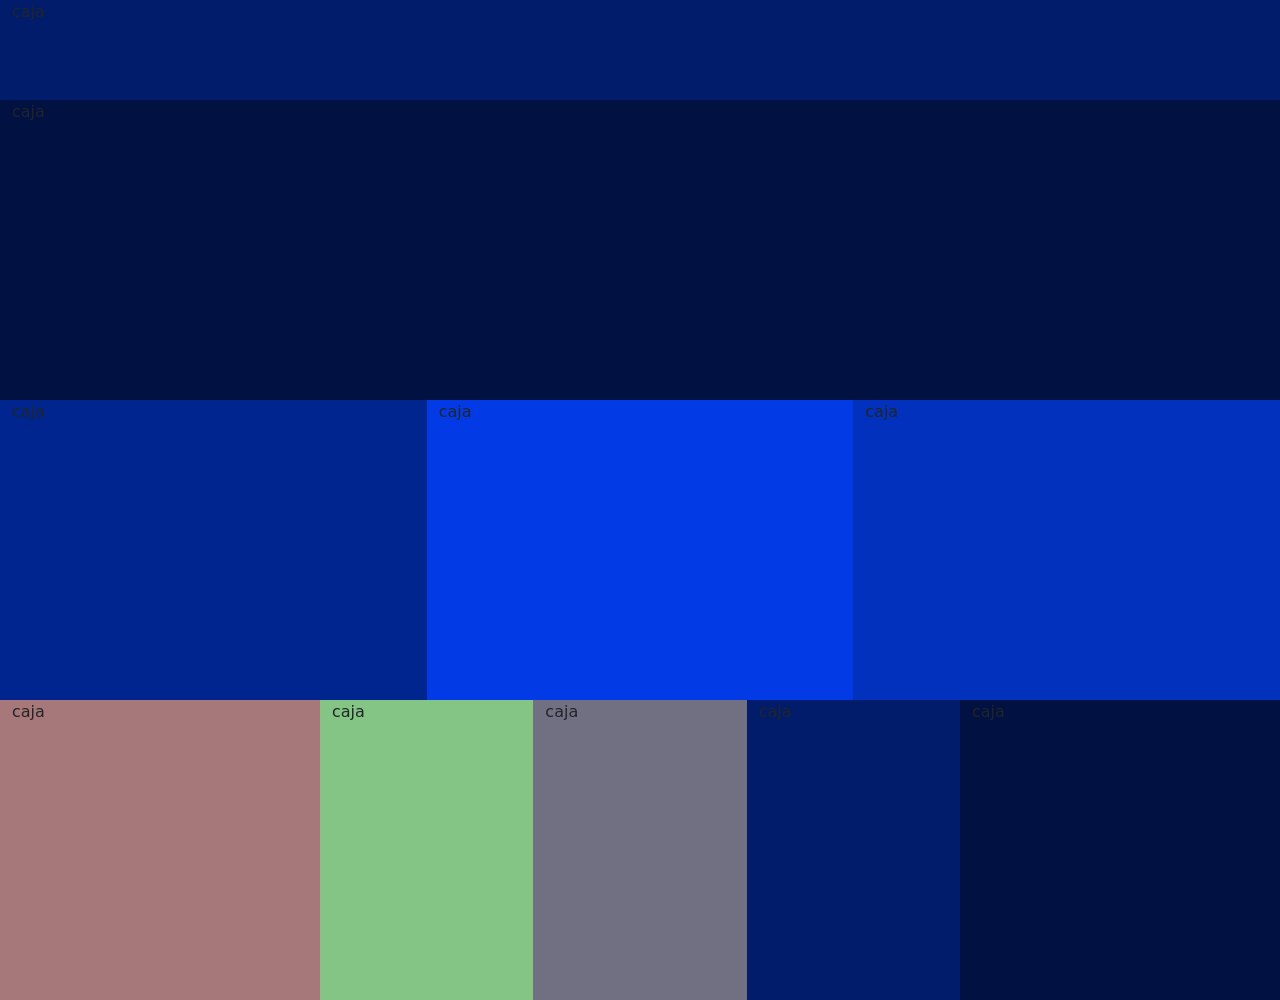
==== index.html @ 8a9f5c1b "Maqueta Bootstrap" ====
<!doctype html>
<html lang="es">

<head>
    <meta charset="utf-8">
    <meta name="viewport" content="width=device-width, initial-scale=1">
    <title>Mi primer maqueta</title>
    <link href="https://cdn.jsdelivr.net/npm/bootstrap@5.3.8/dist/css/bootstrap.min.css" rel="stylesheet"
        integrity="sha384-sRIl4kxILFvY47J16cr9ZwB07vP4J8+LH7qKQnuqkuIAvNWLzeN8tE5YBujZqJLB" crossorigin="anonymous">


    <style>
        .caja1 {
            height: 100px;
            background-color: #011C6B;
        }

        .caja2 {
            height: 300px;
            background-color: #011142;
        }

        .caja3 {
            height: 300px;
            background-color: #01258F;
        }

        .caja4 {
            height: 300px;
            background-color: #023BE6;
        }

        .caja5 {
            height: 300px;
            background-color: #0231BD;
        }

        .caja6 {
            height: 300px;
            background-color: #A67879;
        }

        .caja7 {
            height: 300px;
            background-color: #84C484;
        }

        .caja8 {
            height: 300px;
            background-color: #716F82;
        }

        .caja9 {
            height: 300px;
            background-color: #011C6B;
        }

        .caja10 {
            height: 300px;
            background-color: #011142;
        }
    </style>
</head>

<body>
    <div class="container-fluid">
        <div class="row">
            <div class="col-12 col-sm-12 col-md-12 col-lg-12 col-xl-12 col-xxl-12 caja1">caja</div>
            <div class="col-12 col-sm-12 col-md-10 col-lg-10 col-xl-12 col-xxl-12 caja2">caja</div>
            <div class="col-6 col-sm-6 col-md-2 col-lg-2 col-xl-4 col-xxl-4 caja3">caja</div>
            <div class="col-6 col-sm-6 col-md-2 col-lg-2 col-xl-4 col-xxl-4 caja4">caja</div>
            <div class="col-6 col-sm-6 col-md-10 col-lg-10 col-xl-4 col-xxl-4 caja5">caja</div>
            <div class="col-6 col-sm-6 col-md-12 col-lg-12 col-xl-3 col-xxl-3 caja6">caja</div>
            <div class="col-12 col-sm-12 col-md-4 col-lg-4 col-xl-2 col-xxl-2 caja7">caja</div>
            <div class="col-12 col-sm-12 col-md-4 col-lg-4 col-xl-2 col-xxl-2 caja8">caja</div>
            <div class="col-12 col-sm-12 col-md-4 col-lg-4 col-xl-2 col-xxl-2 caja9">caja</div>
            <div class="col-12 col-sm-12 col-md-12 col-lg-12 col-xl-3 col-xxl-3 caja10">caja</div>

        </div>
    </div>
</body>

</html>
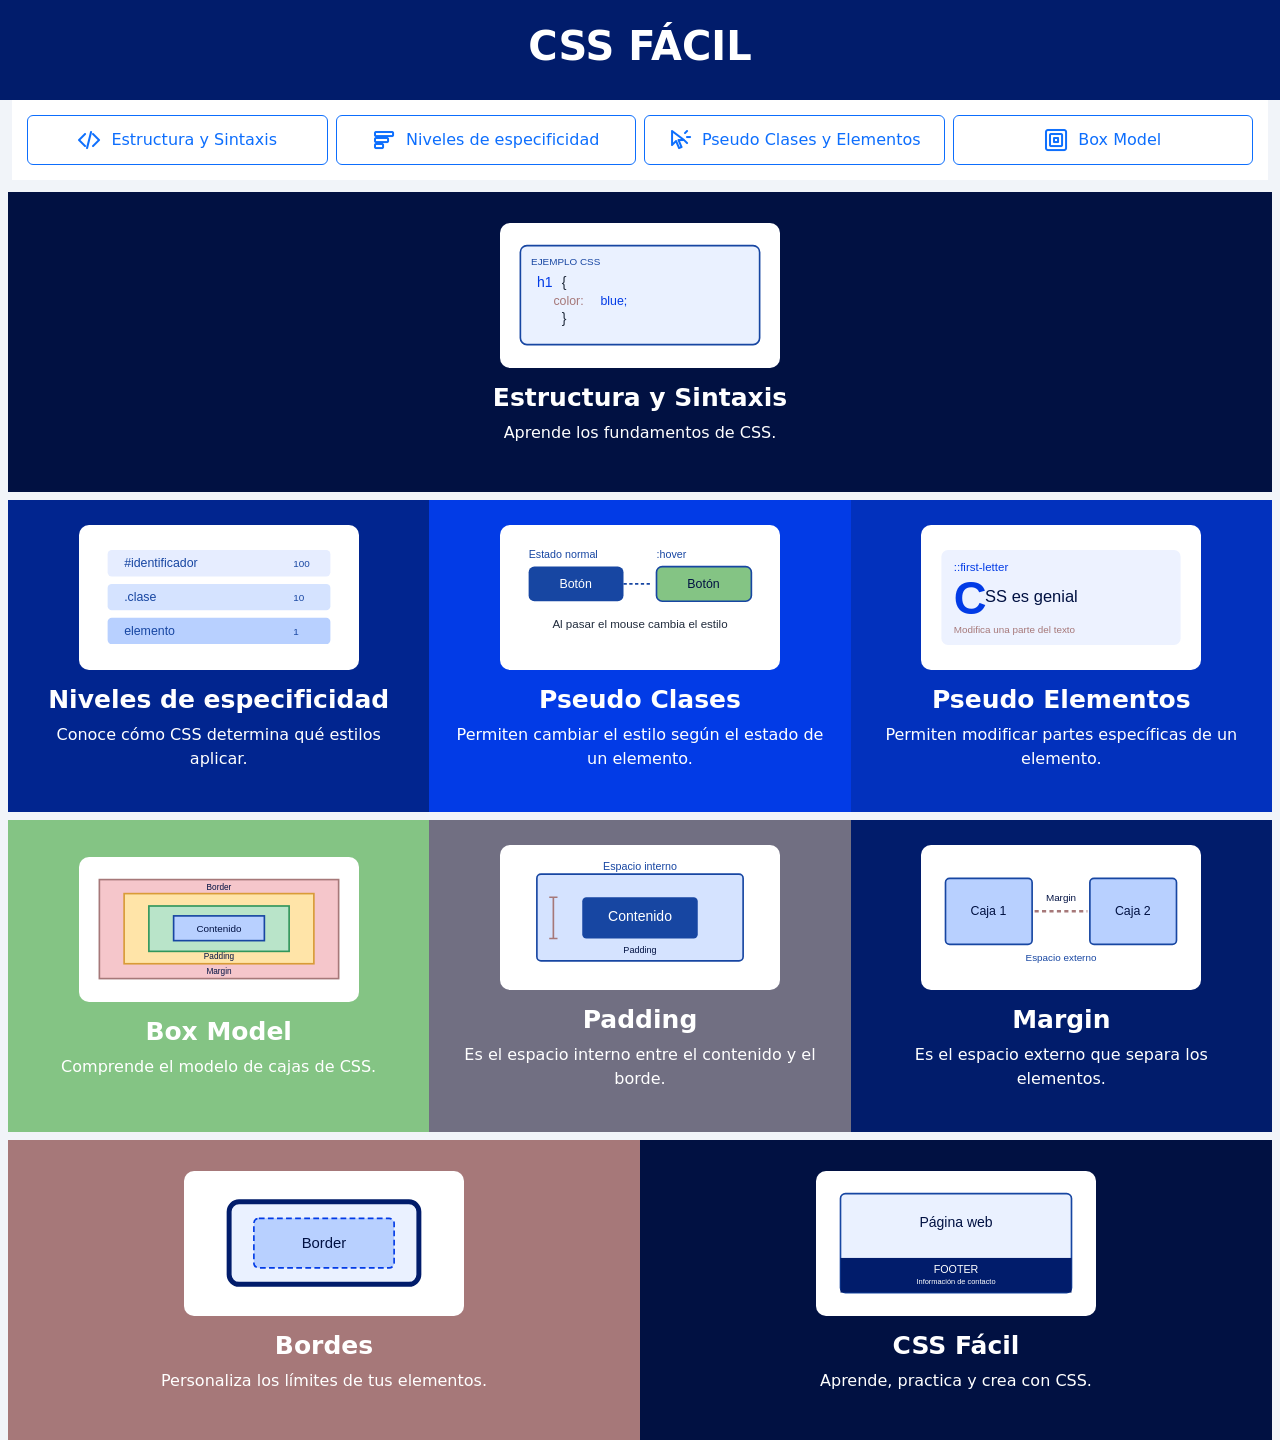
==== commit 7d69d460: "Agregar botones" ====
--- a/index.html
+++ b/index.html
@@ -4,80 +4,557 @@
 <head>
     <meta charset="utf-8">
     <meta name="viewport" content="width=device-width, initial-scale=1">
-    <title>Mi primer maqueta</title>
-    <link href="https://cdn.jsdelivr.net/npm/bootstrap@5.3.8/dist/css/bootstrap.min.css" rel="stylesheet"
-        integrity="sha384-sRIl4kxILFvY47J16cr9ZwB07vP4J8+LH7qKQnuqkuIAvNWLzeN8tE5YBujZqJLB" crossorigin="anonymous">
-
+    <title>CSS Fácil</title>
+
+    <link href="https://cdn.jsdelivr.net/npm/bootstrap@5.3.8/dist/css/bootstrap.min.css" rel="stylesheet">
 
     <style>
+        body {
+            background-color: #f1f4f9;
+        }
+
+        /* COLORES ORIGINALES */
         .caja1 {
-            height: 100px;
+            min-height: 100px;
             background-color: #011C6B;
+            color: white;
         }
 
         .caja2 {
-            height: 300px;
+            min-height: 300px;
             background-color: #011142;
         }
 
         .caja3 {
-            height: 300px;
+            min-height: 300px;
             background-color: #01258F;
         }
 
         .caja4 {
-            height: 300px;
+            min-height: 300px;
             background-color: #023BE6;
         }
 
         .caja5 {
-            height: 300px;
+            min-height: 300px;
             background-color: #0231BD;
         }
 
         .caja6 {
-            height: 300px;
+            min-height: 300px;
             background-color: #A67879;
         }
 
         .caja7 {
-            height: 300px;
+            min-height: 300px;
             background-color: #84C484;
         }
 
         .caja8 {
-            height: 300px;
+            min-height: 300px;
             background-color: #716F82;
         }
 
         .caja9 {
-            height: 300px;
+            min-height: 300px;
             background-color: #011C6B;
         }
 
         .caja10 {
-            height: 300px;
+            min-height: 150px;
             background-color: #011142;
+        }
+
+        /* MENÚ */
+        .menu {
+            background-color: white;
+            padding: 15px;
+        }
+
+        .menu .btn {
+            width: 100%;
+            min-height: 50px;
+            display: flex;
+            align-items: center;
+            justify-content: center;
+        }
+
+        /* ICONOS DE LOS BOTONES */
+        .icono-btn {
+            width: 24px;
+            height: 24px;
+            margin-right: 10px;
+        }
+
+        /* El icono se vuelve blanco al pasar el mouse */
+        .btn:hover .icono-btn {
+            filter: brightness(0) invert(1);
+        }
+
+        /* CONTENIDO */
+        .contenido {
+            color: white;
+            padding: 25px;
+            display: flex;
+            flex-direction: column;
+            align-items: center;
+            justify-content: center;
+            text-align: center;
+        }
+
+        .contenido h2 {
+            font-size: 25px;
+            font-weight: bold;
+        }
+
+        .contenido p {
+            font-size: 16px;
+        }
+
+        /* ENLACE QUE ENVUELVE CADA TARJETA */
+        .tarjeta-link {
+            display: flex;
+            flex-direction: column;
+            align-items: center;
+            justify-content: center;
+            width: 100%;
+            height: 100%;
+            color: inherit;
+            text-decoration: none;
+        }
+
+        .tarjeta-link:hover {
+            color: inherit;
+            opacity: 0.9;
+        }
+
+        /* ILUSTRACIONES */
+        .ilustracion {
+            width: 100%;
+            max-width: 280px;
+            height: 145px;
+            margin-bottom: 15px;
+            background-color: white;
+            border-radius: 10px;
+            padding: 8px;
+        }
+
+        .ilustracion text {
+            font-family: Arial, sans-serif;
         }
     </style>
 </head>
 
 <body>
+
     <div class="container-fluid">
+
+        <!-- ENCABEZADO -->
         <div class="row">
-            <div class="col-12 col-sm-12 col-md-12 col-lg-12 col-xl-12 col-xxl-12 caja1">caja</div>
-            <div class="col-12 col-sm-12 col-md-10 col-lg-10 col-xl-12 col-xxl-12 caja2">caja</div>
-            <div class="col-6 col-sm-6 col-md-2 col-lg-2 col-xl-4 col-xxl-4 caja3">caja</div>
-            <div class="col-6 col-sm-6 col-md-2 col-lg-2 col-xl-4 col-xxl-4 caja4">caja</div>
-            <div class="col-6 col-sm-6 col-md-10 col-lg-10 col-xl-4 col-xxl-4 caja5">caja</div>
-            <div class="col-6 col-sm-6 col-md-12 col-lg-12 col-xl-3 col-xxl-3 caja6">caja</div>
-            <div class="col-12 col-sm-12 col-md-4 col-lg-4 col-xl-2 col-xxl-2 caja7">caja</div>
-            <div class="col-12 col-sm-12 col-md-4 col-lg-4 col-xl-2 col-xxl-2 caja8">caja</div>
-            <div class="col-12 col-sm-12 col-md-4 col-lg-4 col-xl-2 col-xxl-2 caja9">caja</div>
-            <div class="col-12 col-sm-12 col-md-12 col-lg-12 col-xl-3 col-xxl-3 caja10">caja</div>
-
+            <div class="col-12 caja1 d-flex align-items-center justify-content-center">
+                <h1 class="fw-bold">CSS FÁCIL</h1>
+            </div>
         </div>
+
+        <!-- MENÚ DE NAVEGACIÓN -->
+        <nav class="menu">
+            <div class="row g-2">
+
+                <div class="col-12 col-sm-6 col-lg-3">
+                    <a class="btn btn-outline-primary" href="Estructura.html">
+                        <img src="img/estructura.webp" alt="" class="icono-btn">
+                        Estructura y Sintaxis
+                    </a>
+                </div>
+
+                <div class="col-12 col-sm-6 col-lg-3">
+                    <a class="btn btn-outline-primary" href="Especificidad.html">
+                        <img src="img/especificidad.webp" alt="" class="icono-btn">
+                        Niveles de especificidad
+                    </a>
+                </div>
+
+                <div class="col-12 col-sm-6 col-lg-3">
+                    <a class="btn btn-outline-primary" href="PseudoClases.html">
+                        <img src="img/pseudoclases.webp" alt="" class="icono-btn">
+                        Pseudo Clases y Elementos
+                    </a>
+                </div>
+
+                <div class="col-12 col-sm-6 col-lg-3">
+                    <a class="btn btn-outline-primary" href="BoxModel.html">
+                        <img src="img/boxmodel.webp" alt="" class="icono-btn">
+                        Box Model
+                    </a>
+                </div>
+
+            </div>
+        </nav>
+
+        <!-- CONTENIDO PRINCIPAL -->
+        <div class="row g-2 mt-1">
+
+            <!-- 1. ESTRUCTURA Y SINTAXIS -->
+            <header class="col-12 caja2 contenido">
+                <a href="Estructura.html" class="tarjeta-link">
+
+                    <svg class="ilustracion" viewBox="0 0 320 145">
+
+                        <rect x="15" y="12" width="290" height="120"
+                            rx="8" fill="#eaf1ff" stroke="#1746a2" stroke-width="2"/>
+
+                        <text x="28" y="35" font-size="12" fill="#1746a2">
+                            EJEMPLO CSS
+                        </text>
+
+                        <text x="35" y="62" font-size="17" fill="#023BE6">
+                            h1
+                        </text>
+
+                        <text x="65" y="62" font-size="17" fill="#202b3c">
+                            {
+                        </text>
+
+                        <text x="55" y="84" font-size="15" fill="#A67879">
+                            color:
+                        </text>
+
+                        <text x="112" y="84" font-size="15" fill="#023BE6">
+                            blue;
+                        </text>
+
+                        <text x="65" y="106" font-size="17" fill="#202b3c">
+                            }
+                        </text>
+
+                    </svg>
+
+                    <h2>Estructura y Sintaxis</h2>
+                    <p>Aprende los fundamentos de CSS.</p>
+
+                </a>
+            </header>
+
+            <!-- 2. ESPECIFICIDAD -->
+            <aside class="col-12 col-md-6 col-xl-4 caja3 contenido">
+                <a href="Especificidad.html" class="tarjeta-link">
+
+                    <svg class="ilustracion" viewBox="0 0 320 145">
+
+                        <rect x="25" y="15" width="270" height="32"
+                            rx="5" fill="#e6edff"/>
+
+                        <text x="45" y="36" font-size="15" fill="#1746a2">
+                            #identificador
+                        </text>
+
+                        <text x="250" y="36" font-size="12" fill="#1746a2">
+                            100
+                        </text>
+
+                        <rect x="25" y="56" width="270" height="32"
+                            rx="5" fill="#d5e3ff"/>
+
+                        <text x="45" y="77" font-size="15" fill="#1746a2">
+                            .clase
+                        </text>
+
+                        <text x="250" y="77" font-size="12" fill="#1746a2">
+                            10
+                        </text>
+
+                        <rect x="25" y="97" width="270" height="32"
+                            rx="5" fill="#b8d0ff"/>
+
+                        <text x="45" y="118" font-size="15" fill="#1746a2">
+                            elemento
+                        </text>
+
+                        <text x="250" y="118" font-size="12" fill="#1746a2">
+                            1
+                        </text>
+
+                    </svg>
+
+                    <h2>Niveles de especificidad</h2>
+                    <p>Conoce cómo CSS determina qué estilos aplicar.</p>
+
+                </a>
+            </aside>
+
+            <!-- 3. PSEUDO CLASES -->
+            <section class="col-12 col-md-6 col-xl-4 caja4 contenido">
+                <a href="PseudoClases.html" class="tarjeta-link">
+
+                    <svg class="ilustracion" viewBox="0 0 320 145">
+
+                        <text x="25" y="25" font-size="13" fill="#1746a2">
+                            Estado normal
+                        </text>
+
+                        <rect x="25" y="35" width="115" height="42"
+                            rx="7" fill="#1746a2"/>
+
+                        <text x="82" y="61" text-anchor="middle"
+                            font-size="15" fill="white">
+                            Botón
+                        </text>
+
+                        <text x="180" y="25" font-size="13" fill="#1746a2">
+                            :hover
+                        </text>
+
+                        <rect x="180" y="35" width="115" height="42"
+                            rx="7" fill="#84C484" stroke="#1746a2" stroke-width="2"/>
+
+                        <text x="237" y="61" text-anchor="middle"
+                            font-size="15" fill="#011142">
+                            Botón
+                        </text>
+
+                        <path d="M140 56 L175 56" stroke="#1746a2"
+                            stroke-width="2" stroke-dasharray="4 3"/>
+
+                        <text x="160" y="110" text-anchor="middle"
+                            font-size="14" fill="#202b3c">
+                            Al pasar el mouse cambia el estilo
+                        </text>
+
+                    </svg>
+
+                    <h2>Pseudo Clases</h2>
+                    <p>Permiten cambiar el estilo según el estado de un elemento.</p>
+
+                </a>
+            </section>
+
+            <!-- 4. PSEUDO ELEMENTOS -->
+            <aside class="col-12 col-md-12 col-xl-4 caja5 contenido">
+                <a href="PseudoClases.html" class="tarjeta-link">
+
+                    <svg class="ilustracion" viewBox="0 0 320 145">
+
+                        <rect x="15" y="15" width="290" height="115"
+                            rx="8" fill="#edf2ff"/>
+
+                        <text x="30" y="40" font-size="14" fill="#023BE6">
+                            ::first-letter
+                        </text>
+
+                        <text x="30" y="92" font-size="55"
+                            font-weight="bold" fill="#023BE6">
+                            C
+                        </text>
+
+                        <text x="68" y="78" font-size="20" fill="#011142">
+                            SS es genial
+                        </text>
+
+                        <text x="30" y="116" font-size="12" fill="#A67879">
+                            Modifica una parte del texto
+                        </text>
+
+                    </svg>
+
+                    <h2>Pseudo Elementos</h2>
+                    <p>Permiten modificar partes específicas de un elemento.</p>
+
+                </a>
+            </aside>
+
+            <!-- 5. BOX MODEL -->
+            <section class="col-12 col-md-4 caja7 contenido">
+                <a href="BoxModel.html" class="tarjeta-link">
+
+                    <svg class="ilustracion" viewBox="0 0 320 145">
+
+                        <rect x="15" y="12" width="290" height="120"
+                            fill="#f5c6cb" stroke="#a67879" stroke-width="2"/>
+
+                        <rect x="45" y="29" width="230" height="85"
+                            fill="#ffe4a8" stroke="#d99b37" stroke-width="2"/>
+
+                        <rect x="75" y="44" width="170" height="55"
+                            fill="#b9e4c9" stroke="#32965c" stroke-width="2"/>
+
+                        <rect x="105" y="56" width="110" height="30"
+                            fill="#b8d0ff" stroke="#1746a2" stroke-width="2"/>
+
+                        <text x="160" y="75" text-anchor="middle"
+                            font-size="12" fill="#011142">
+                            Contenido
+                        </text>
+
+                        <text x="160" y="108" text-anchor="middle"
+                            font-size="10" fill="#011142">
+                            Padding
+                        </text>
+
+                        <text x="160" y="25" text-anchor="middle"
+                            font-size="10" fill="#011142">
+                            Border
+                        </text>
+
+                        <text x="160" y="127" text-anchor="middle"
+                            font-size="10" fill="#011142">
+                            Margin
+                        </text>
+
+                    </svg>
+
+                    <h2>Box Model</h2>
+                    <p>Comprende el modelo de cajas de CSS.</p>
+
+                </a>
+            </section>
+
+            <!-- 6. PADDING -->
+            <section class="col-12 col-md-4 caja8 contenido">
+                <a href="BoxModel.html" class="tarjeta-link">
+
+                    <svg class="ilustracion" viewBox="0 0 320 145">
+
+                        <rect x="35" y="20" width="250" height="105"
+                            rx="5" fill="#d5e3ff" stroke="#1746a2" stroke-width="2"/>
+
+                        <rect x="90" y="48" width="140" height="50"
+                            rx="5" fill="#1746a2"/>
+
+                        <text x="160" y="77" text-anchor="middle"
+                            font-size="17" fill="white">
+                            Contenido
+                        </text>
+
+                        <path d="M55 48 L55 98 M50 48 L60 48 M50 98 L60 98"
+                            stroke="#A67879" stroke-width="2"/>
+
+                        <text x="160" y="15" text-anchor="middle"
+                            font-size="13" fill="#1746a2">
+                            Espacio interno
+                        </text>
+
+                        <text x="160" y="116" text-anchor="middle"
+                            font-size="11" fill="#011142">
+                            Padding
+                        </text>
+
+                    </svg>
+
+                    <h2>Padding</h2>
+                    <p>Es el espacio interno entre el contenido y el borde.</p>
+
+                </a>
+            </section>
+
+            <!-- 7. MARGIN -->
+            <section class="col-12 col-md-4 caja9 contenido">
+                <a href="BoxModel.html" class="tarjeta-link">
+
+                    <svg class="ilustracion" viewBox="0 0 320 145">
+
+                        <rect x="20" y="25" width="105" height="80"
+                            rx="5" fill="#b8d0ff" stroke="#1746a2" stroke-width="2"/>
+
+                        <rect x="195" y="25" width="105" height="80"
+                            rx="5" fill="#b8d0ff" stroke="#1746a2" stroke-width="2"/>
+
+                        <text x="72" y="70" text-anchor="middle"
+                            font-size="15" fill="#011142">
+                            Caja 1
+                        </text>
+
+                        <text x="247" y="70" text-anchor="middle"
+                            font-size="15" fill="#011142">
+                            Caja 2
+                        </text>
+
+                        <path d="M128 65 L192 65" stroke="#A67879"
+                            stroke-width="3" stroke-dasharray="5 4"/>
+
+                        <text x="160" y="52" text-anchor="middle"
+                            font-size="12" fill="#011142">
+                            Margin
+                        </text>
+
+                        <text x="160" y="125" text-anchor="middle"
+                            font-size="12" fill="#1746a2">
+                            Espacio externo
+                        </text>
+
+                    </svg>
+
+                    <h2>Margin</h2>
+                    <p>Es el espacio externo que separa los elementos.</p>
+
+                </a>
+            </section>
+
+            <!-- 8. BORDES -->
+            <section class="col-12 col-md-6 caja6 contenido">
+                <a href="BoxModel.html" class="tarjeta-link">
+
+                    <svg class="ilustracion" viewBox="0 0 320 145">
+
+                        <rect x="45" y="22" width="230" height="100"
+                            rx="12" fill="#eaf1ff" stroke="#011C6B"
+                            stroke-width="6"/>
+
+                        <rect x="75" y="42" width="170" height="60"
+                            rx="6" fill="#b8d0ff" stroke="#023BE6"
+                            stroke-width="2" stroke-dasharray="7 4"/>
+
+                        <text x="160" y="78" text-anchor="middle"
+                            font-size="18" fill="#011142">
+                            Border
+                        </text>
+
+                    </svg>
+
+                    <h2>Bordes</h2>
+                    <p>Personaliza los límites de tus elementos.</p>
+
+                </a>
+            </section>
+
+            <!-- 9. FOOTER -->
+            <footer class="col-12 col-md-6 caja10 contenido">
+
+                <svg class="ilustracion" viewBox="0 0 320 145">
+
+                    <rect x="20" y="12" width="280" height="120"
+                        rx="6" fill="#eaf1ff" stroke="#1746a2" stroke-width="2"/>
+
+                    <rect x="20" y="90" width="280" height="42"
+                        rx="0" fill="#011C6B"/>
+
+                    <text x="160" y="108" text-anchor="middle"
+                        font-size="13" fill="white">
+                        FOOTER
+                    </text>
+
+                    <text x="160" y="122" text-anchor="middle"
+                        font-size="9" fill="white">
+                        Información de contacto
+                    </text>
+
+                    <text x="160" y="52" text-anchor="middle"
+                        font-size="17" fill="#011142">
+                        Página web
+                    </text>
+
+                </svg>
+
+                <h2>CSS Fácil</h2>
+                <p>Aprende, practica y crea con CSS.</p>
+
+            </footer>
+
+        </div>
+
     </div>
+
+    <script src="https://cdn.jsdelivr.net/npm/bootstrap@5.3.8/dist/js/bootstrap.bundle.min.js"></script>
+
 </body>
 
 </html>
